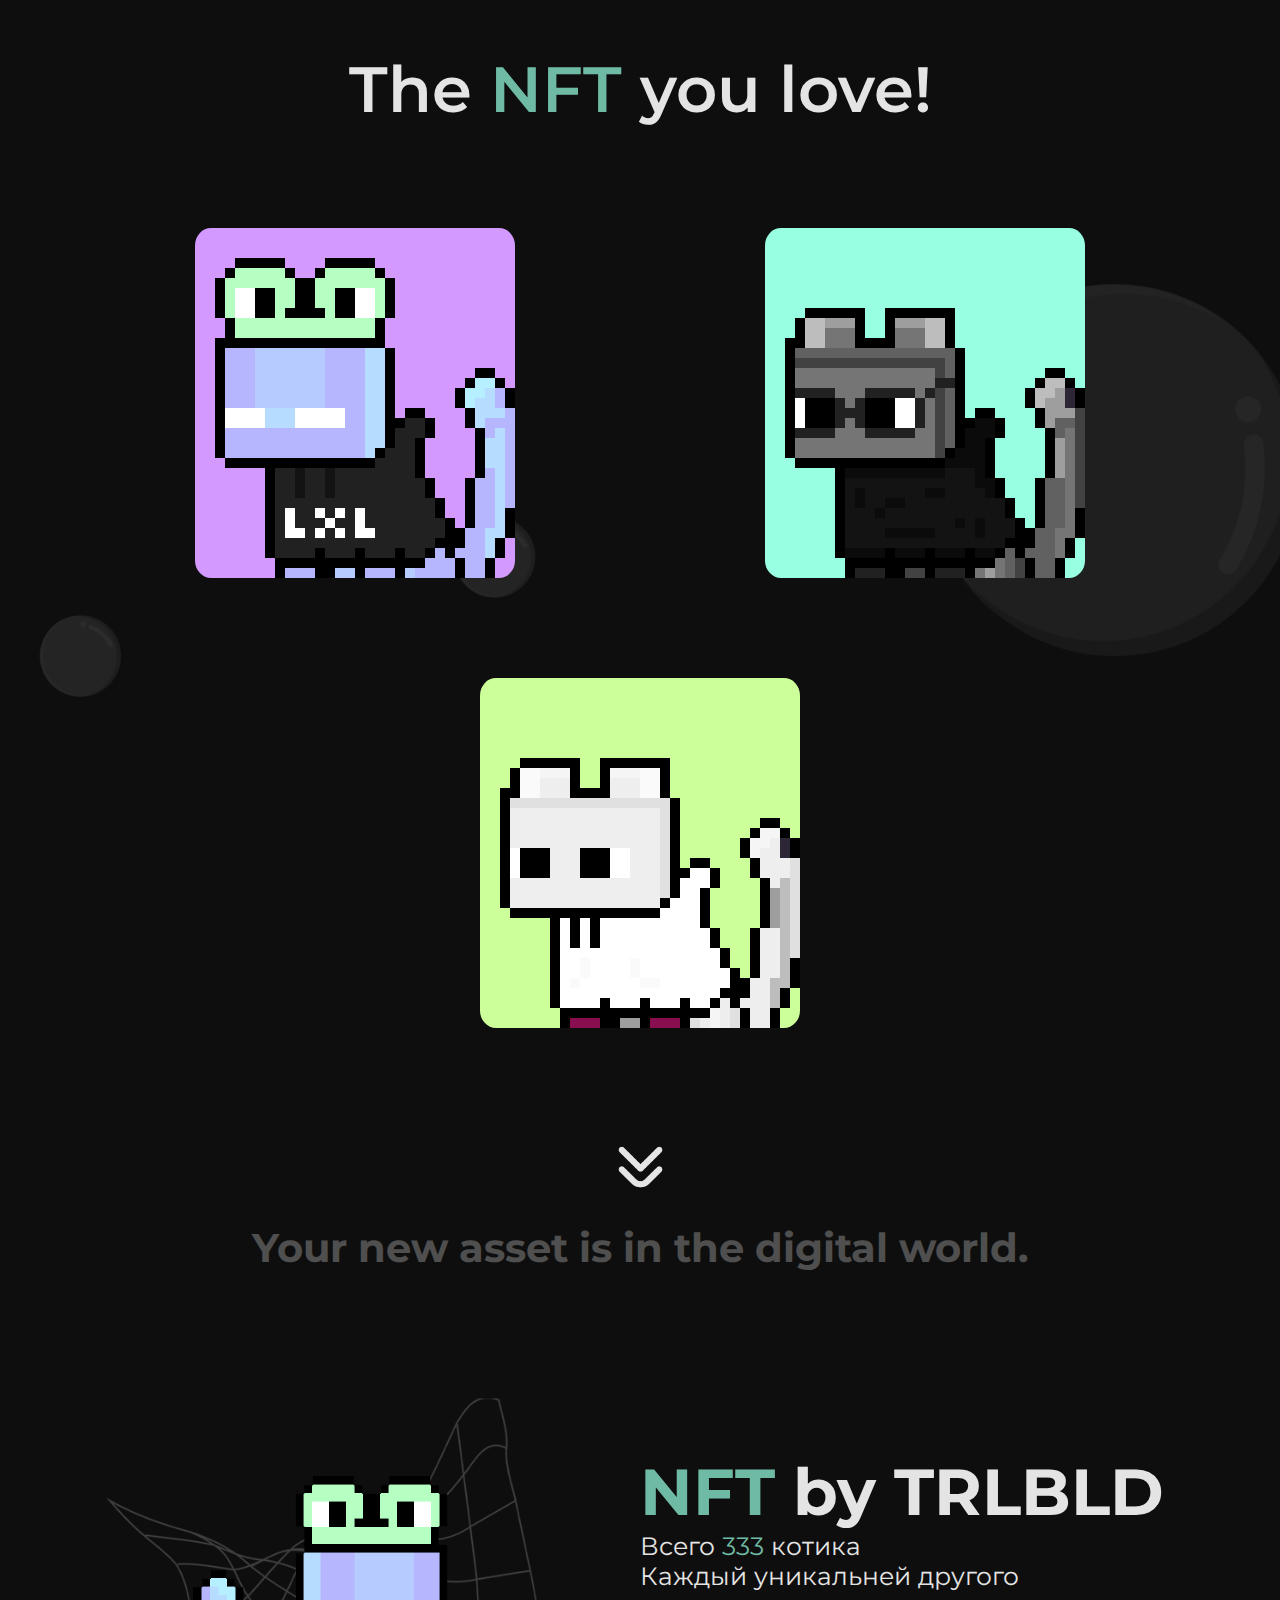
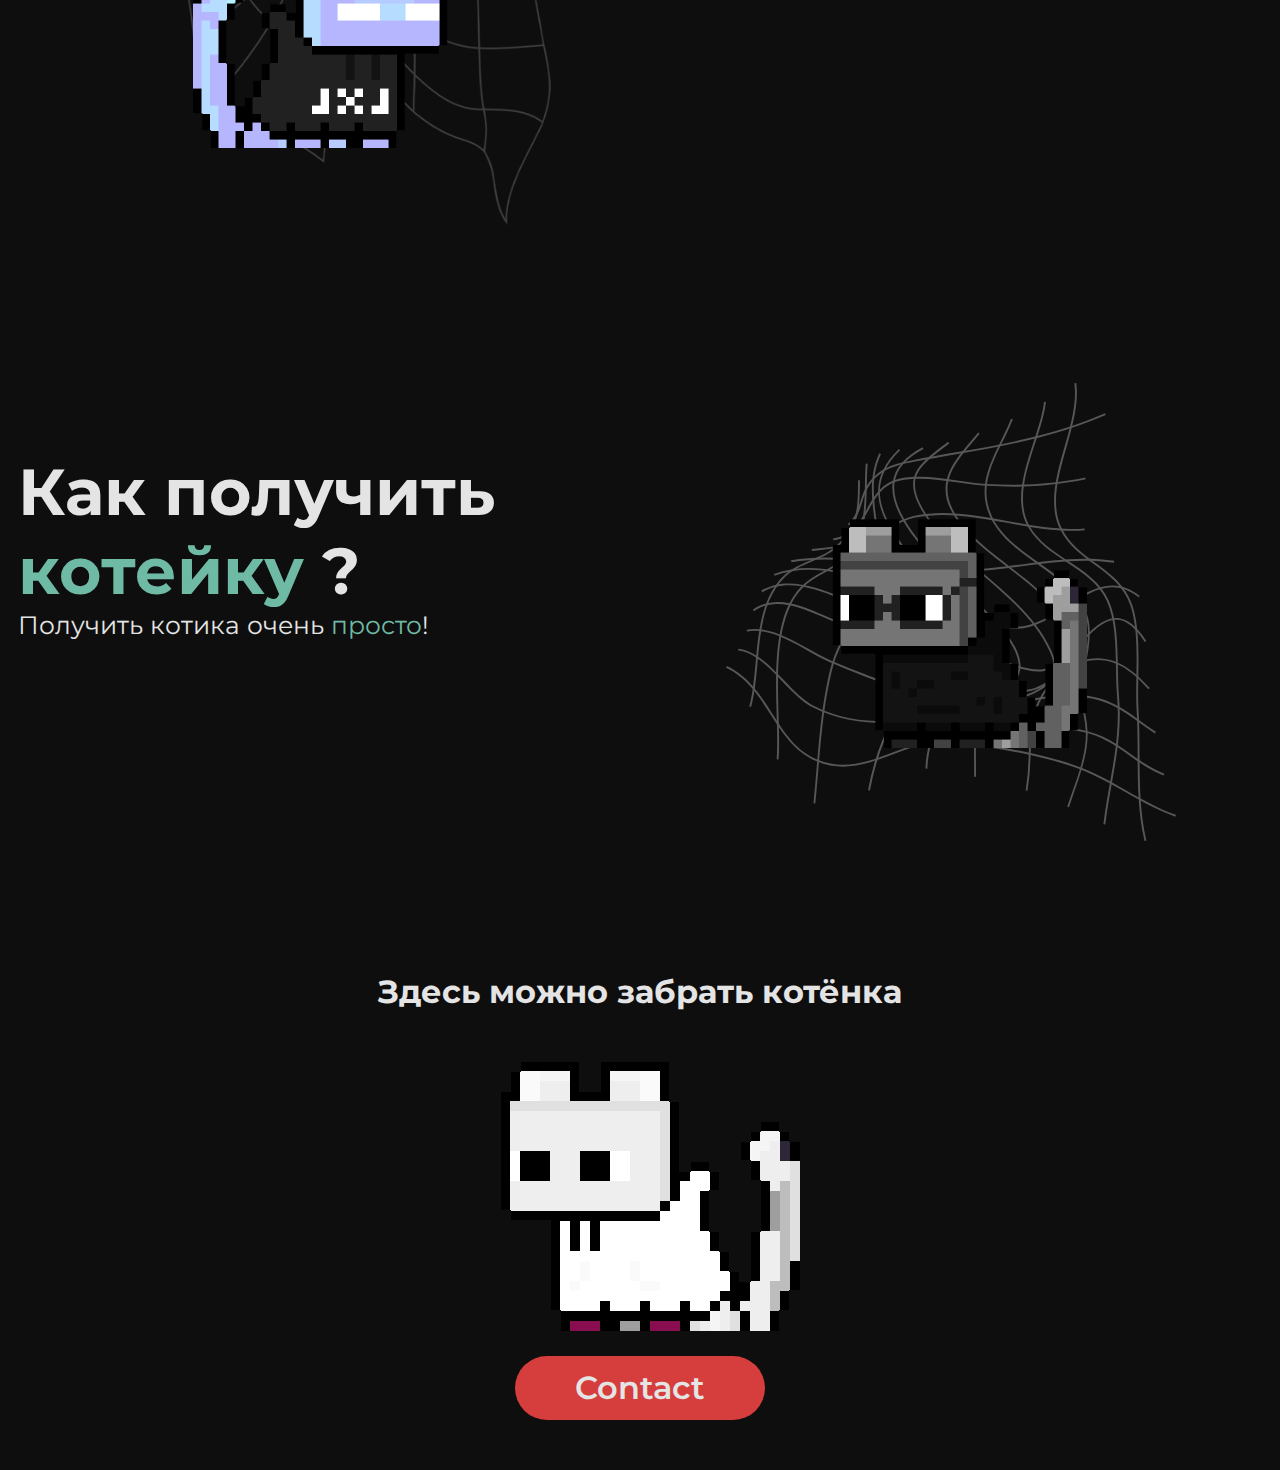
==== index.html @ 8cfaa189 "Rename to index.html" ====
<html lang="en" translate="no">
<head>
    <title>NFT cats</title>
    <meta charset="UTF-8">
    <meta name="viewport" content="width=device-width, initial-scale=1.0, user-scalable=yes">
    <meta name="google" content="notranslate">
    <link rel="stylesheet" href="assets/css/landing.css">
    <link rel="icon" href="assets/images/icon.png" type="image">
    <link href="https://fonts.googleapis.com/css2?family=Roboto:wght@100;300;400;500;700&display=swap" rel="stylesheet">
    <link href="https://fonts.googleapis.com/css2?family=Montserrat:wght@100;300;400;500;700&display=swap" rel="stylesheet">
</head>
<body>
    <header>
        <h1 class="header-text">The <span>NFT</span> you love!</h1>
        <div class="header-item">
            <div class="item-block"></div>
            <div class="item-block second-cat"></div>
            <div class="item-block third-cat"></div>
        </div>
        <div class="down-arrow">
            <a href="#footer"><img class="arrow" src="assets/images/arrow.png" alt="svg-cat"></a>
        </div>
    </header>
    <main>
        <h1 class="main-text">Your new asset is in the digital world.</h1>
        <div class="main-banner">
            <div class="banner-left_side">
                <img class="svg-cat" src="assets/images/first-cat.svg" alt="svg-cat">
                <img class="first-decor" src="assets/images/decor-first.svg">
            </div>
            <div class="banner-right_side">
                <h1 class="author-NFT"><span>NFT</span> by TRLBLD</h1>
                <p class="author-NFT-text">Всего <span>333</span> котика</p>
                <p class="author-NFT-text">Каждый уникальней другого</p>
            </div>
        </div>

        <div class="main-banner">
            <div class="banner-right_side">
                <h1 class="author-NFT">Как получить <span>котейку</span> ?</h1>
                <p class="author-NFT-text">Получить котика очень <span>просто</span>!</p>
            </div>
            <div class="banner-left_side">
                <img class="svg-cat" src="assets/images/second-cat.svg" alt="svg-cat">
                <img class="first-decor" src="assets/images/decor-second.svg">
            </div>
        </div>

        <footer id="footer">
            <h1 class="take-cat">Здесь можно забрать котёнка</h1>
            <img class="cat-image" src="assets/images/third-car.svg">
            <div class="button_block">
                <a href="https://github.com/TRXILBLXXD"><button class="button-62" role="button">Contact</button></a>
            </div>
        </footer>

        </div>
    </main>
</body>
</html>
---- assets/css/landing.css ----
* {
    margin: 0;
    padding: 0;
    box-sizing: border-box;
}

::selection {
    background: #6fbaa4; /* Safari */
}
::-moz-selection {
    background: #6fbaa4; /* Firefox */
}

::-moz-selection {
    background-color: #6fbaa4;
}

html{
    width: 100%;
    overflow-x: hidden;
}

body{
    width: 100%;
    height: auto;
    overflow-x: hidden;
    background-color: #0e0e0e;
    display: flex;
    flex-direction: column;
    justify-content: flex-start;
    align-items: center;
}

h1{
    font-family: 'Montserrat', sans-serif;
    color: #E4E4E4;
}

p{
    font-family: 'Montserrat', sans-serif;
    color: #E4E4E4;
}

header{
    width: 100%;
    height: auto;
    display: flex;
    flex-direction: column;
    justify-content: flex-start;
    align-items: center;
    background-image: url("../images/main_bg.png");
    background-size: 100%;
    background-position: right;
    background-repeat: no-repeat;
}

.header-text{
    font-size: 5vw;
    font-weight: 600;
    margin-top: 50px;
}

.header-text span{
    color: #6fbaa4;
}
.header-item{
    height: auto;
    width: auto;
    display: flex;
    flex-wrap: wrap;
    align-items: center;
    justify-content: space-around;
    align-content: center;
    margin: 100px 70px 0 70px;
}

.item-block {
    height: 350px;
    width: 320px;
    border-radius: 5%;

    background-color: #d399ff;
    background-image: url("../images/first-cat.png");
    background-position: bottom;
    background-repeat: no-repeat;
    background-size: 100%;
    margin: 0 50px 100px 50px;
}

.second-cat{
    background-image: url("../images/second-cat.png");
    background-color: #99ffe2;
}

.third-cat{
    background-image: url("../images/third-cat.png");
    background-color: #ccff99;
}

.down-arrow{
    width: 100%;
    height: 75px;
    display: flex;
    flex-direction: row;
    justify-content: center;
    align-items: center;
    position: relative;
}

.arrow{
    height: 100%;
    transition: .2s;
}

.arrow:hover{
    transform: scale(1.3);
}

main{
    width: 100%;
    height: auto;
    margin-top: 10px;
}

.main-text{
    width: 100%;
    display: flex;
    flex-direction: row;
    justify-content: center;
    align-items: center;
    font-size: 40px;
    margin-top: 10px;
    opacity: .3;
}

.main-banner{
    width: 100%;
    height: 500px;
    padding: 80px 2vh 100px;
    max-width: 1300px;
    margin: 100px auto;
    position: relative;
    display: flex;
    flex-direction: row;
}

.banner-left_side{
    width: 50%;
    height: 100%;
    display: flex;
    flex-direction: row;
    justify-content: center;
    align-items: center;
}

.author-NFT{
    font-size: 65px;
}

.author-NFT span{
    color: #6fbaa4;
}

.author-NFT-text{
    font-size: 25px;
}

.author-NFT-text span{
    color: #6fbaa4;
}

.svg-cat {
    position: relative;
    z-index: 2;
    transform: scale(.85);
    animation: pulse 4.5s ease-in-out infinite;
}

.button-62 {
    background: #d63d3d;
    border: 0;
    border-radius: 100px;
    color: #E4E4E4;
    width: 250px;
    cursor: pointer;
    display: inline-block;
    font-family: 'Montserrat', sans-serif;
    font-size: 32px;
    font-weight: 600;
    line-height: 2;
    outline: transparent;
    padding: 0 1rem;
    text-align: center;
    text-decoration: none;
    transition: box-shadow .2s ease-in-out;
    user-select: none;
    -webkit-user-select: none;
    touch-action: manipulation;
    white-space: nowrap;
}

.button-62:not([disabled]):focus {
    box-shadow: 0 0 .25rem rgba(0, 0, 0, 0.5), -.125rem -.125rem 1rem rgba(214, 61, 61, 0.5), .125rem .125rem 1rem rgba(250, 25, 25, 0.5);
}

.button-62:not([disabled]):hover {
    box-shadow: 0 0 .25rem rgba(0, 0, 0, 0.5), -.125rem -.125rem 1rem rgba(214, 61, 61, 0.5), .125rem .125rem 1rem rgba(250, 25, 25, 0.5);
}

.button_block{
    width: 70%;
    height: 100%;
    display: flex;
    flex-direction: row;
    justify-content: center;
    align-items: center;
    margin-top: 25px;
}

.price{
    color: #E4E4E4;
}

@keyframes pulse {
    from {
        transform: scale(.95);
    }
    50% {
        transform: scale(1);
    }
    to {
        transform: scale(.95);
    }
}

.first-decor{
    position: absolute;
    width: 450px;
}

.second-decor{
    position: absolute;
    width: 450px;
}

.banner-right_side{
    width: 50%;
    height: 100%;
}

.center-banner-right_side{
    display: flex;
}

.center-banner-left_side-NFT-text{
    font-size: 55px;
}

.p{
    font-size: 25px;
}

.p span{
    color: #d63d3d;
}

footer{
    display: flex;
    flex-direction: column;
    justify-content: center;
    align-items: center;
    margin-bottom: 50px;
}


@media (max-width: 1024px){
    .header-text{
        font-size: 6vw;
    }

    .item-block{
        height: 300px;
        width: 260px;
    }


    .down-arrow {
        height: 60px;
    }

    .main-text {
        font-size: 30px;

    }

    .author-NFT {
        font-size: 45px;
    }

    .author-NFT-text {
        font-size: 20px;
    }

    .svg-cat {
        width: 300px;
    }

    .center-banner-left_side-NFT-text {
        font-size: 35px;
    }

    .p {
        font-size: 20px;
    }

    .second-decor{
        width: 450px;
        top: 50px;
        left: 365px;
    }
}

@media (max-width: 768px){

    .author-NFT {
        font-size: 35px;
    }

    .author-NFT-text {
        font-size: 15px;
    }

    .svg-cat {
        width: 250px;
    }

    .center-banner-left_side-NFT-text {
        font-size: 30px;
    }

    .p {
        font-size: 15px;
    }

    .second-decor{
        position: absolute;
        width: 450px;
        top: 50px;
        left: 285px;
    }
}

@media (max-width: 480px){

    .main-banner{
        display: flex;
        flex-direction: column;
        align-content: center;
        justify-content: center;
        align-items: center;
    }

    .banner-left_side{
        margin-bottom: 60px;
        width: 100%;

    }

    .banner-right_side{
        margin-bottom: 60px;
        width: 100%;
    }

    .header-text{
        font-size: 7.5vw;
    }

    .main-text{
        font-size: 20px;
    }

    .author-NFT {
        font-size: 25px;
        display: flex;
        justify-content: center;
    }

    .author-NFT-text {
        font-size: 15px;
        display: flex;
        justify-content: center;
    }

    .svg-cat {
        width: 150px;
    }

    .first-decor{
        width: 200px;
    }

    .second-decor{
        position: absolute;
        width: 200px;
        top: 70px;
        left: 100px;
    }

    .main-banner {
        width: 100%;
        height: 250px;
    }

    .center-banner-left_side-NFT-text {
        font-size: 20px;
    }

    .p {
        font-size: 12px;
    }

    .take-cat{
        font-size: 20px;
    }

    .cat-image{
        width: 200px;
    }
}
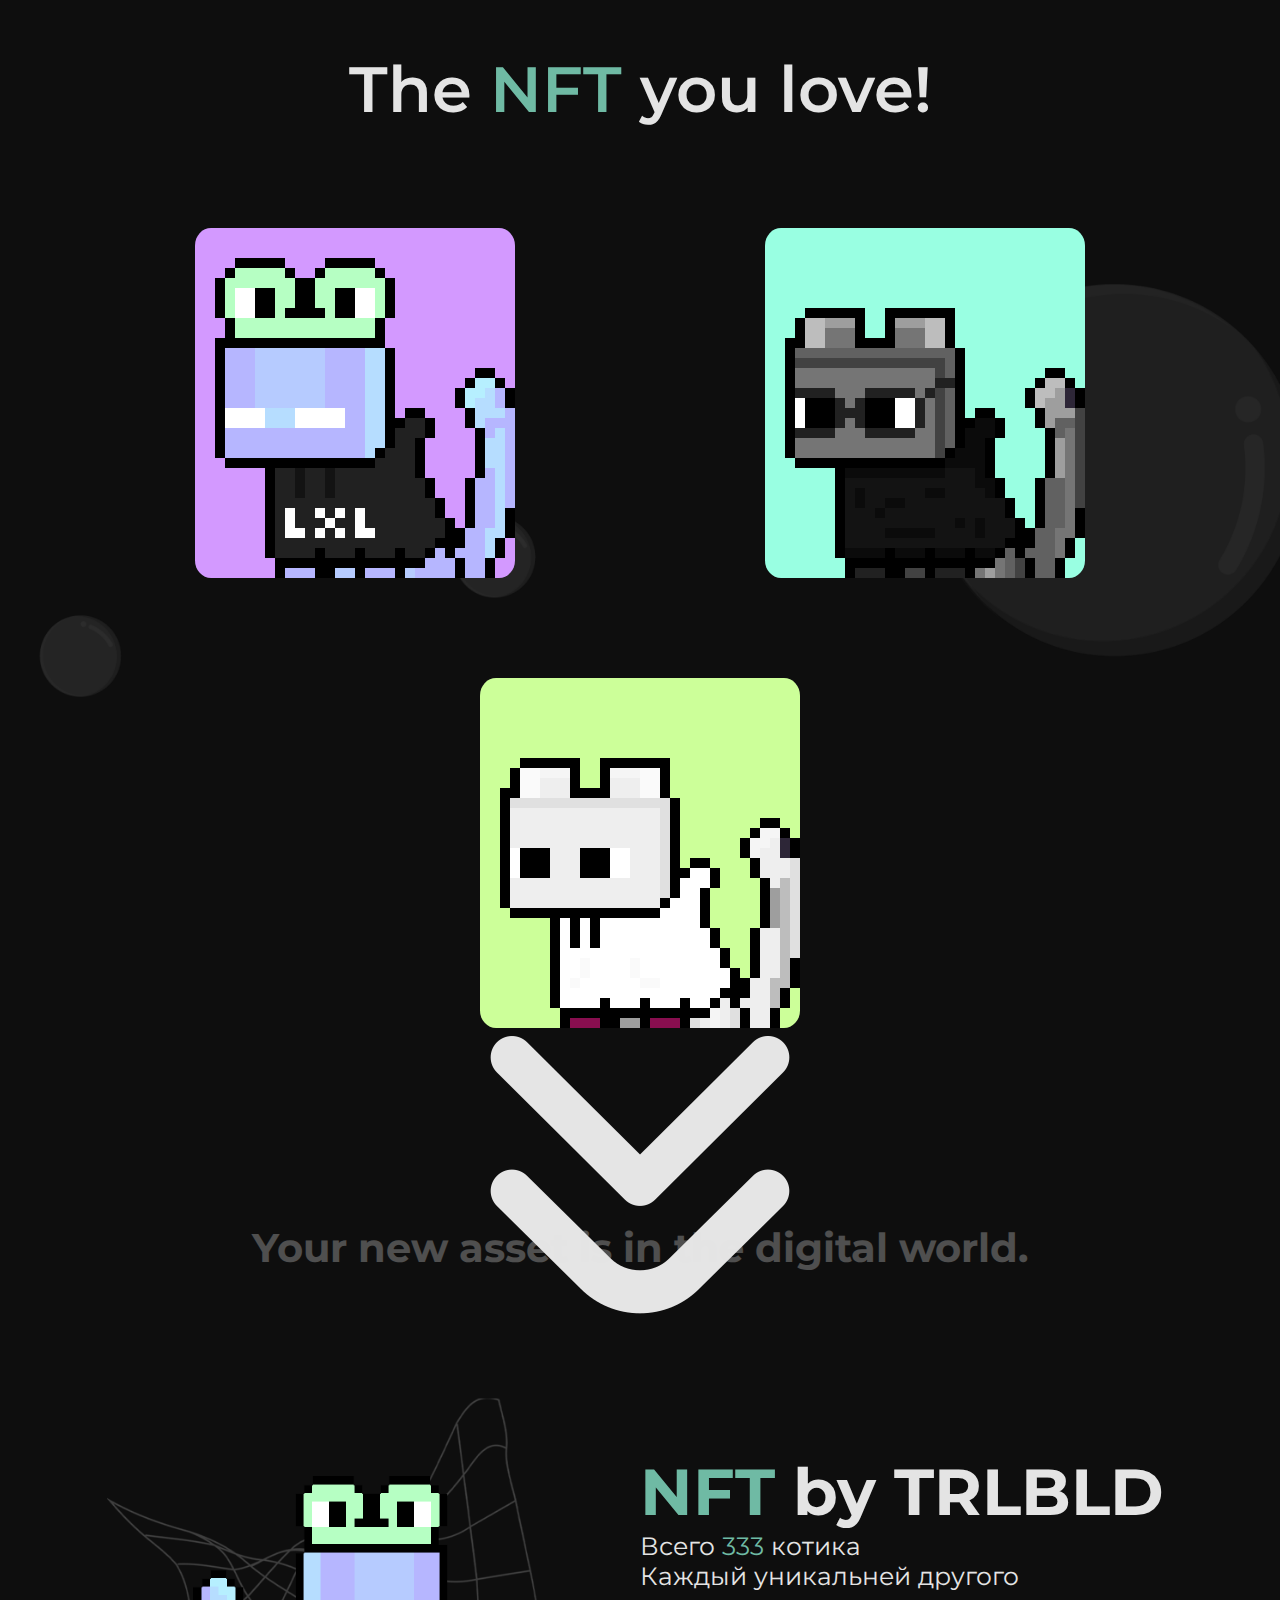
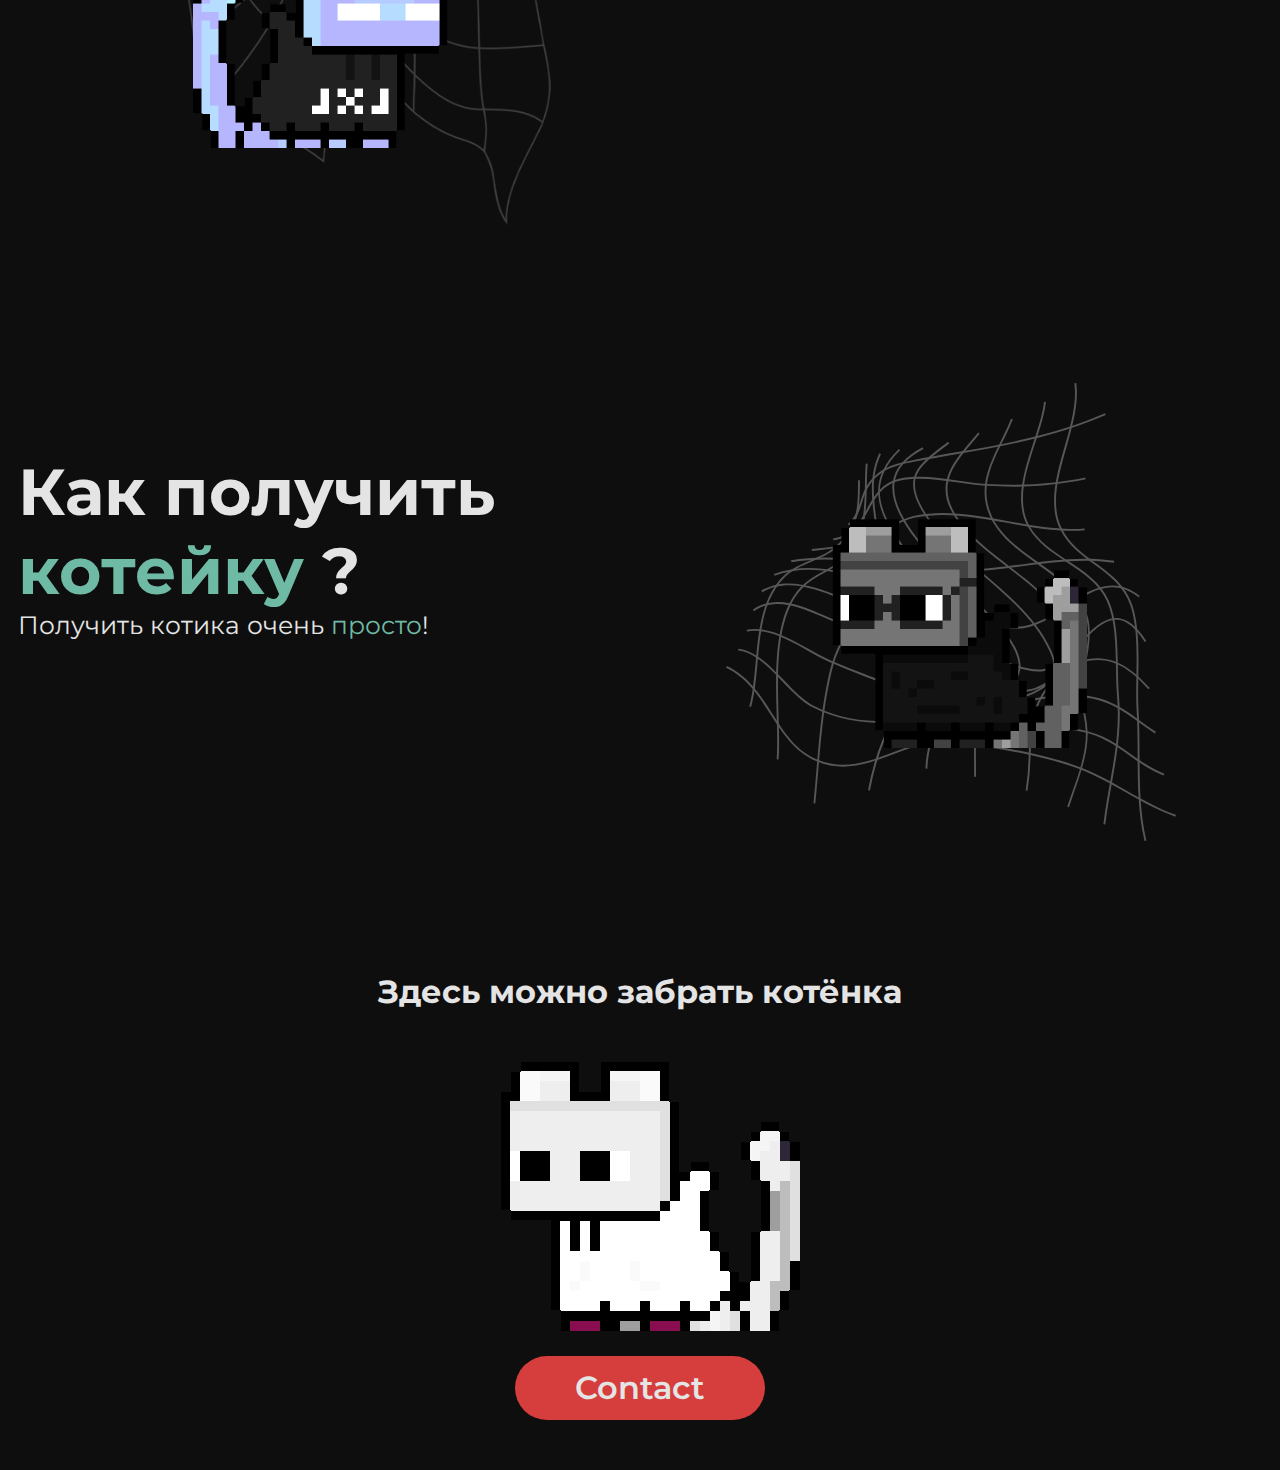
==== commit 8ef33084: "Update index.html" ====
--- a/index.html
+++ b/index.html
@@ -1,3 +1,4 @@
+<!DOCTYPE html>
 <html lang="en" translate="no">
 <head>
     <title>NFT cats</title>
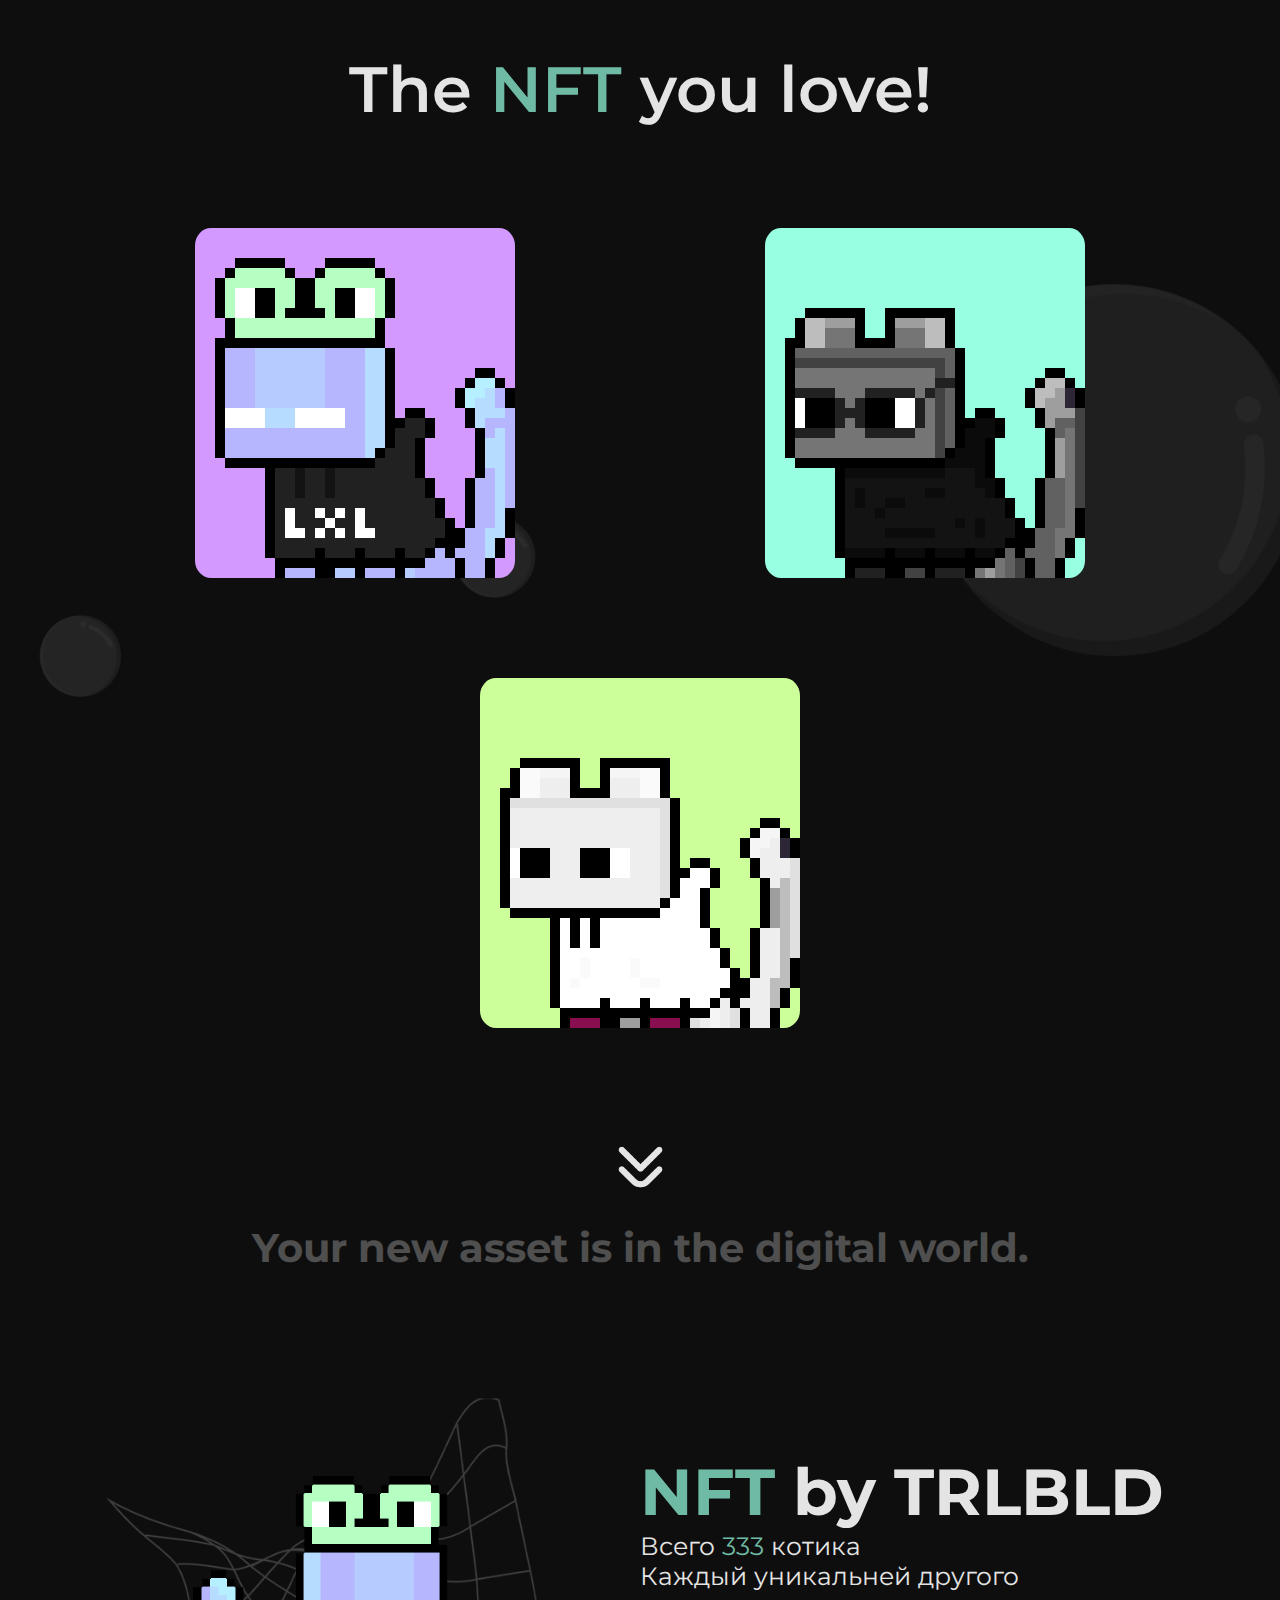
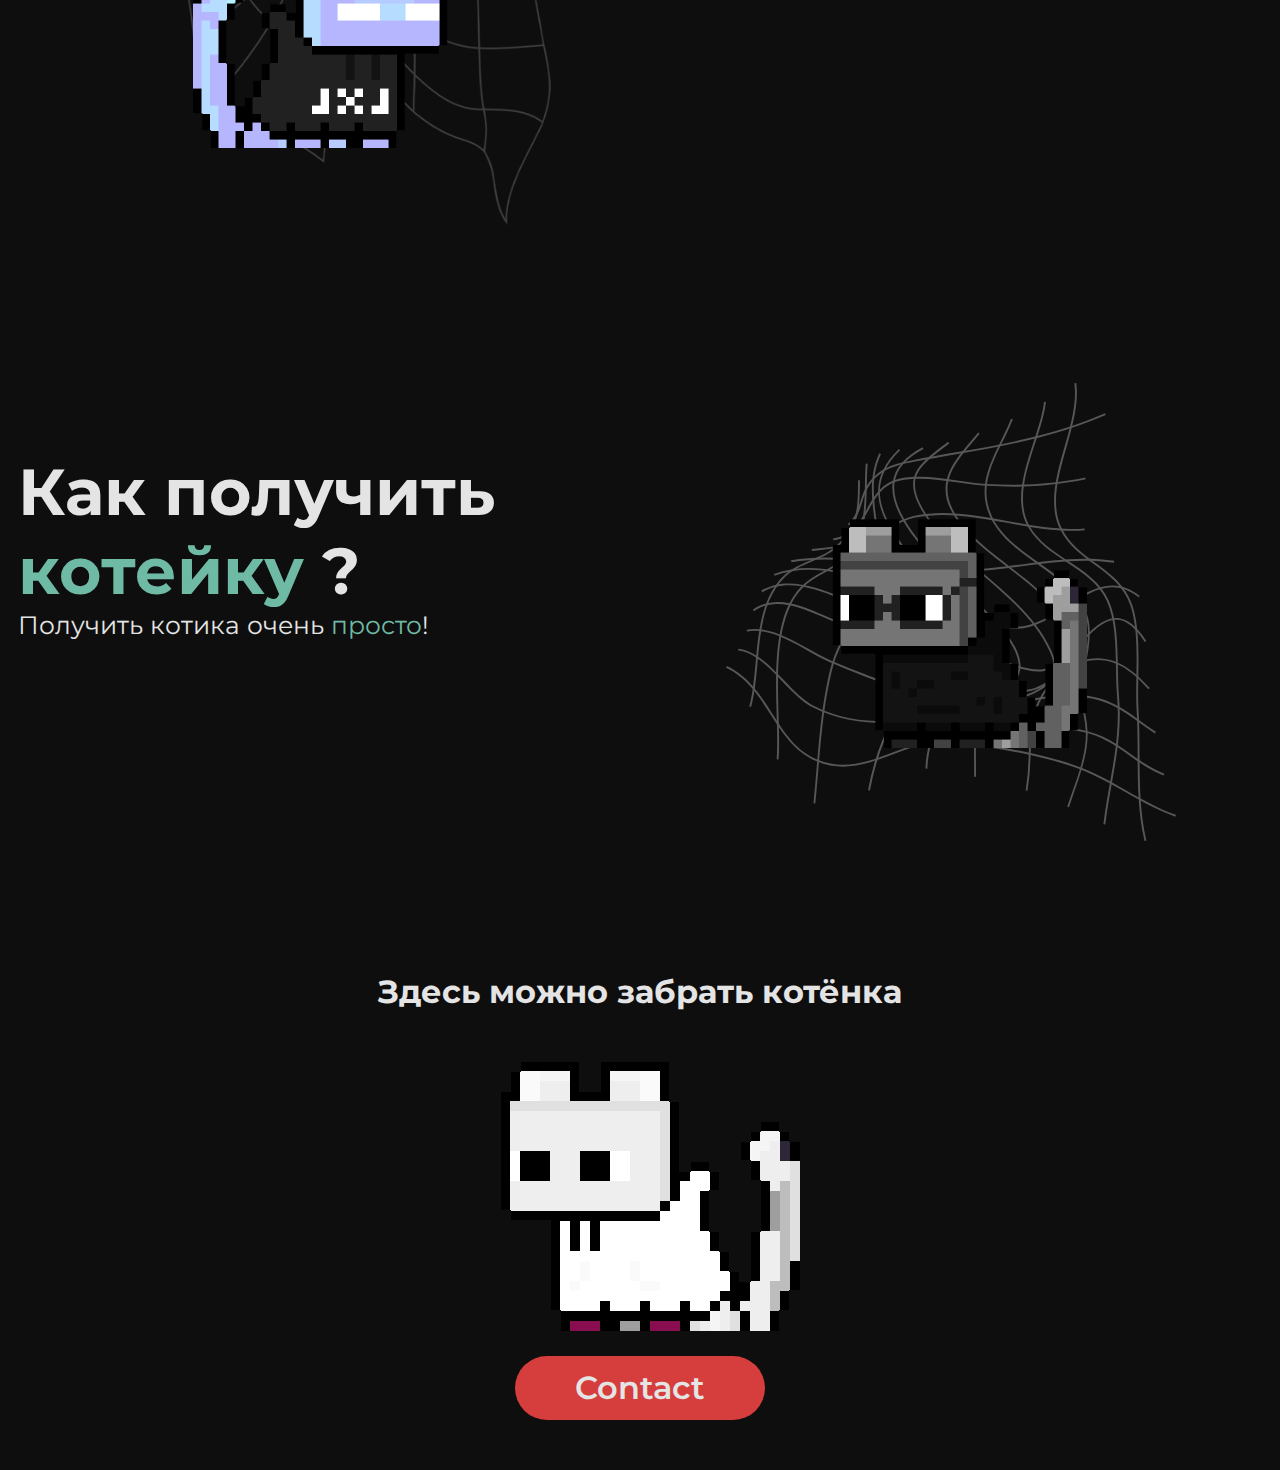
==== commit 78aa4dd4: "Fixed the arrow" ====
--- a/index.html
+++ b/index.html
@@ -19,7 +19,7 @@
             <div class="item-block third-cat"></div>
         </div>
         <div class="down-arrow">
-            <a href="#footer"><img class="arrow" src="assets/images/arrow.png" alt="svg-cat"></a>
+            <a class="arrow" href="#footer"><img class="arrow" src="assets/images/arrow.png" alt="svg-cat"></a>
         </div>
     </header>
     <main>
